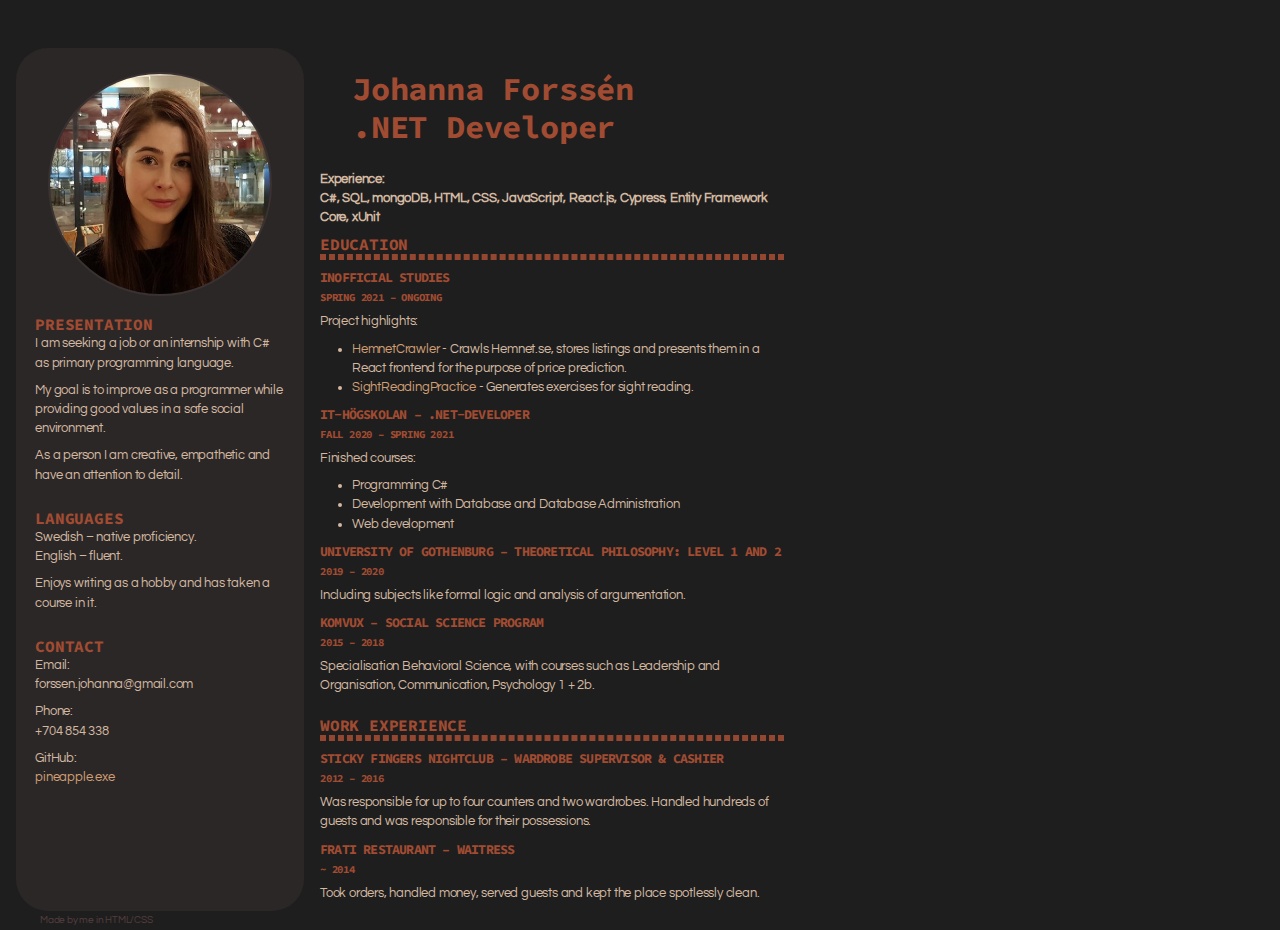
==== index.html @ 90ab6617 "Choose English as primary" ====
<!DOCTYPE html>
<html lang="en">
<head>
    <meta charset="UTF-8">
    <meta http-equiv="X-UA-Compatible" content="IE=edge">
    <meta name="viewport" content="width=device-width, initial-scale=1.0">
    <title>Johanna's CV</title>

    <link rel="stylesheet" href="cvStyles.css">

    <link rel="preconnect" href="https://fonts.gstatic.com">
<link href="https://fonts.googleapis.com/css2?family=Dosis:wght@200&family=Questrial&family=Quicksand:wght@300&family=Source+Code+Pro:wght@200&display=swap" rel="stylesheet">

    <link rel="preconnect" href="https://fonts.gstatic.com">
<link href="https://fonts.googleapis.com/css2?family=Dosis:wght@200&family=Quicksand:wght@300&family=Source+Code+Pro:wght@200&display=swap" rel="stylesheet">
</head>
<body>
    <main>
        <div id="container">
            <div id="left">
                <img src="s_cv.jpg"/> 

                <div class="block"><h4>Presentation</h4>
                <p>I am seeking a job or an
                    internship with C# as primary
                    programming language.</p>
                <p>My goal is to improve as
                    a programmer while providing good
                    values in a safe social environment.</p>
                <p>As a person I am creative, empathetic and
                    have an attention to detail.
                    </p></div>

                <div class="block"><h4>Languages</h4>
                <p>Swedish – native proficiency.
                    <br>English – fluent.
                </p>
                <p>Enjoys writing as a hobby and has taken
                    a course in it.
                    </p></div>

                <div class="block"><h4>Contact</h4>
                <p>Email:<br>forssen.johanna@gmail.com</p>
                <p>Phone:<br>+704 854 338</p>
                <p>GitHub:<br><a href="https://github.com/pineapple-exe?tab=repositories">pineapple.exe</a></p></div>
            </div>
            <div id="right">        
                <header><h1>Johanna Forssén<br></br>.NET developer</header>
                <p class="bold">Experience: <br> C#, SQL, mongoDB, HTML, CSS, JavaScript, React.js, Cypress, Entity Framework Core, xUnit</p>
                <h4>Education</h4>
                <hr>

                <h5>INOFFICIAL STUDIES</h5>
                <h6 class="yearInfo">Spring 2021 – Ongoing</h6>
                <p>
                    <span class="listTitle">Project highlights:</span><br>
                    <ul>
                        <a href="https://github.com/pineapple-exe/hemnet-crawler"><li>HemnetCrawler</a> - Crawls Hemnet.se, stores listings and presents them in a React frontend for the purpose of price prediction.</li>
                        <a href="https://github.com/pineapple-exe/sight-reading-practice"><li>SightReadingPractice</a> - Generates exercises for sight reading.</li>
                    </ul>
                </p>

                <h5>IT-HÖGSKOLAN – .NET-DEVELOPER</h5>
                <h6 class="yearInfo">Fall 2020 – Spring 2021</h6>
                <p><span class="listTitle">Finished courses:</span><br>
                    <ul>
                        <li>Programming C#</li>
                        <li>Development with Database and Database Administration</li>
                        <li>Web development</li>
                    </ul>
                </p>

                <h5>UNIVERSITY OF GOTHENBURG – THEORETICAL PHILOSOPHY: LEVEL 1 AND 2</h5>
                <h6 class="yearInfo">2019 – 2020</h6>
                <p>Including subjects like formal logic and analysis of argumentation.</p>

                <h5>KOMVUX – SOCIAL SCIENCE PROGRAM</h5>
                <h6 class="yearInfo">2015 – 2018</h6>
                <p>Specialisation Behavioral Science, with courses such as Leadership and Organisation, Communication, Psychology 1 + 2b.</p>

                <div id="work">
                <h4>WORK EXPERIENCE</h4>
                <hr>
                <h5>STICKY FINGERS NIGHTCLUB – WARDROBE SUPERVISOR & CASHIER</h5>
                <h6 class="yearInfo">2012 – 2016</h6>
                <p>Was responsible for up to four counters and two wardrobes. Handled hundreds of guests and was responsible for their possessions.</p>

                <h5>FRATI RESTAURANT – WAITRESS</h5>
                <h6 class="yearInfo">~ 2014</h6>
                <p>Took orders, handled money, served guests and kept the place spotlessly clean.
                    </p></div>
            </div>
        </div>
    </main>
    <footer>Made by me in HTML/CSS</footer>
</body>
</html>
---- cvStyles.css ----
* {
    margin: 0;
    padding: 0;
    box-sizing: border-box;
}

html {
    background-color: rgb(31, 30, 30);
    font-family: 'Questrial', sans-serif;
    color: rgb(211, 185, 162);
  }

@media print { body { -webkit-print-color-adjust: exact; } }

body {
    line-height: 1.2rem;
    padding-left: 1rem;
    padding-right: 1rem;
    background-size: cover;
    letter-spacing: -0.2px;
}

#container {
    display: flex;
    flex-wrap: nowrap;
    flex-direction: row;
}

#left {
    /* align-items: center; */
    margin-top: 3rem;
    border-radius: 2rem;
    background-color:rgb(44, 39, 39);
    padding: 1.2rem;
    padding-top: 1.2rem;
    padding-bottom: 1rem;
    width: 18rem;

    display: flex;
    flex-direction: column;
    
}

h5 {
    letter-spacing: -0.8px;
    line-height: 1.5;
}

#right {
    margin-top: 3rem;
    padding-left: 1rem;
    width: 30rem;

    display: flex;
    flex-direction: column;
}

img {
    align-self: center;
    height: 14rem;
    width: 14rem;

    border-radius: 9rem;
    border-width:2px;
    border-style:solid;
    border-color:rgb(58, 49, 49);

    margin-top: 0.3rem;
    margin-bottom: 1.2rem;
}

h1, h2, h3, h4, h5, h6 {
    font-family: 'Source Code Pro', monospace;
    text-transform: uppercase;
    color:rgb(189, 95, 153);
    color: rgb(161, 76, 50);
}

h1 {
    line-height: 1.2rem;
    text-transform: capitalize;
    margin: 2rem;
}

h6.yearInfo {
    padding-bottom: 0.3rem;
}

p, li {
    font-size: small;
}

p {
    padding-bottom: 0.5rem;
}

a {
    text-decoration: none;
    font-family: 'Questrial', sans-serif;
    color: rgb(207, 159, 117);
    /* color: rgb(202, 137, 137); */
}

a:hover {
    font-weight: bold;
}

.bold {
    font-weight: bold;
}

ul {
    padding-left: 2rem;
}

.block {
    margin-bottom: 1rem;
}

hr { 
    color: rgb(161, 76, 50);
    border: dashed;
    opacity: 0.9;
    margin-bottom: 0.5rem;
}

footer {
    padding-left: 1.5rem;
    color: rgb(83, 63, 63);
    font-size: x-small;
}

#work {
    margin-top: 0.8rem;
}
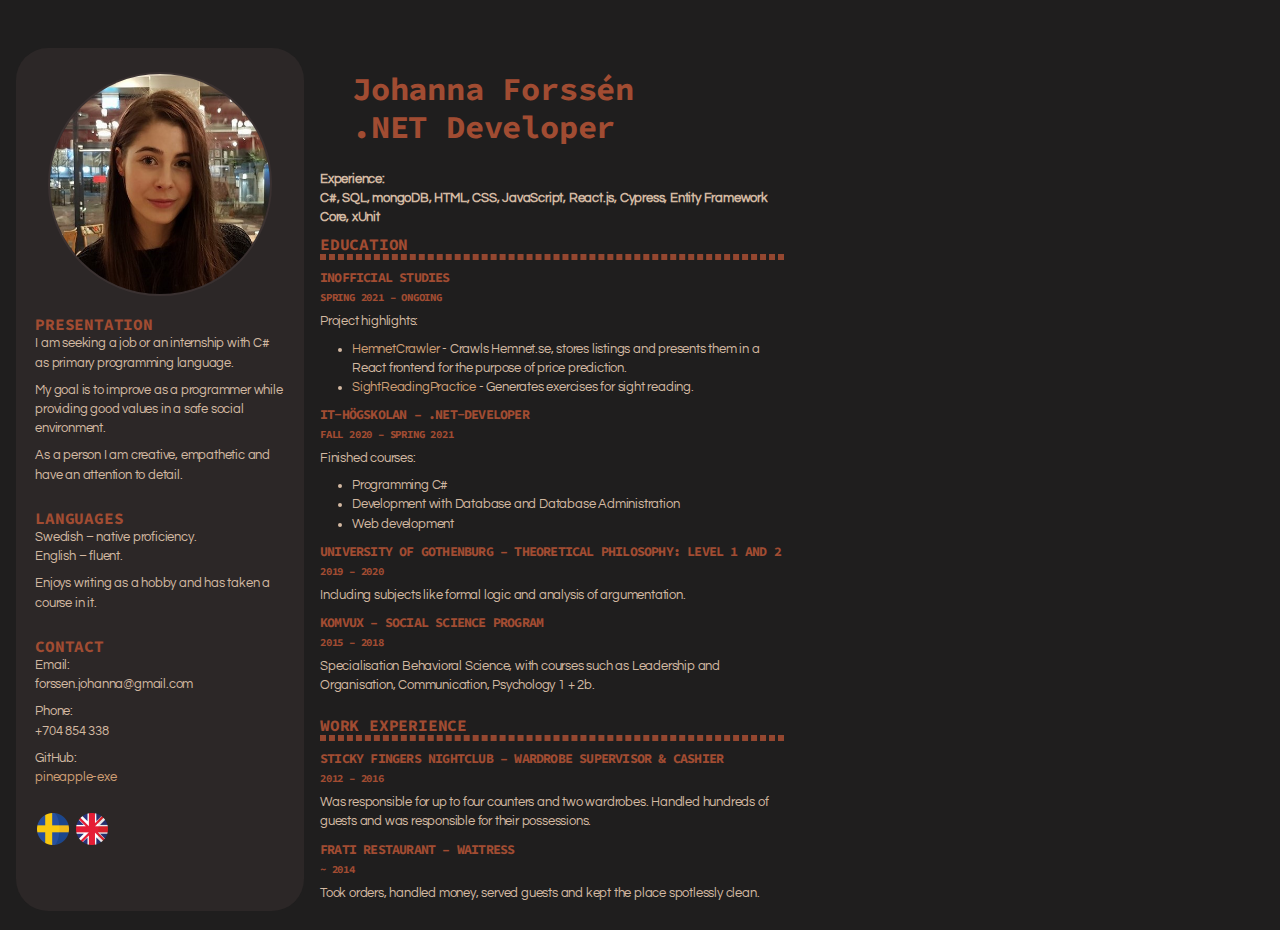
==== commit 8d4c69cf: "Add language option" ====
--- a/index.html
+++ b/index.html
@@ -18,7 +18,7 @@
     <main>
         <div id="container">
             <div id="left">
-                <img src="s_cv.jpg"/> 
+                <img id="face" src="img/face.jpg"/> 
 
                 <div class="block"><h4>Presentation</h4>
                 <p>I am seeking a job or an
@@ -42,7 +42,16 @@
                 <div class="block"><h4>Contact</h4>
                 <p>Email:<br>forssen.johanna@gmail.com</p>
                 <p>Phone:<br>+704 854 338</p>
-                <p>GitHub:<br><a href="https://github.com/pineapple-exe?tab=repositories">pineapple.exe</a></p></div>
+                <p>GitHub:<br><a href="https://github.com/pineapple-exe?tab=repositories">pineapple-exe</a></p></div>
+                
+                <div class="icons">
+                    <a href="Svenska.html"> 
+                        <img alt="Design by Roundicons" src="img/sweden.png">
+                    </a>
+                    <a href="index.html">
+                        <img alt="Design by Roundicons" src="img/united-kingdom.png">
+                    </a>
+                </div>
             </div>
             <div id="right">        
                 <header><h1>Johanna Forssén<br></br>.NET developer</header>
--- a/cvStyles.css
+++ b/cvStyles.css
@@ -10,7 +10,19 @@
     color: rgb(211, 185, 162);
   }
 
-@media print { body { -webkit-print-color-adjust: exact; } }
+footer {
+    visibility: hidden;
+}
+
+@media print {
+    footer {
+        visibility: visible;
+    }
+
+    body { 
+        -webkit-print-color-adjust: exact; 
+    } 
+}
 
 body {
     line-height: 1.2rem;
@@ -20,6 +32,13 @@
     letter-spacing: -0.2px;
 }
 
+div.icons img {
+    height: 2em;
+    width: 2em;
+
+    margin: 2px;
+}
+
 #container {
     display: flex;
     flex-wrap: nowrap;
@@ -27,7 +46,6 @@
 }
 
 #left {
-    /* align-items: center; */
     margin-top: 3rem;
     border-radius: 2rem;
     background-color:rgb(44, 39, 39);
@@ -55,7 +73,7 @@
     flex-direction: column;
 }
 
-img {
+#face {
     align-self: center;
     height: 14rem;
     width: 14rem;
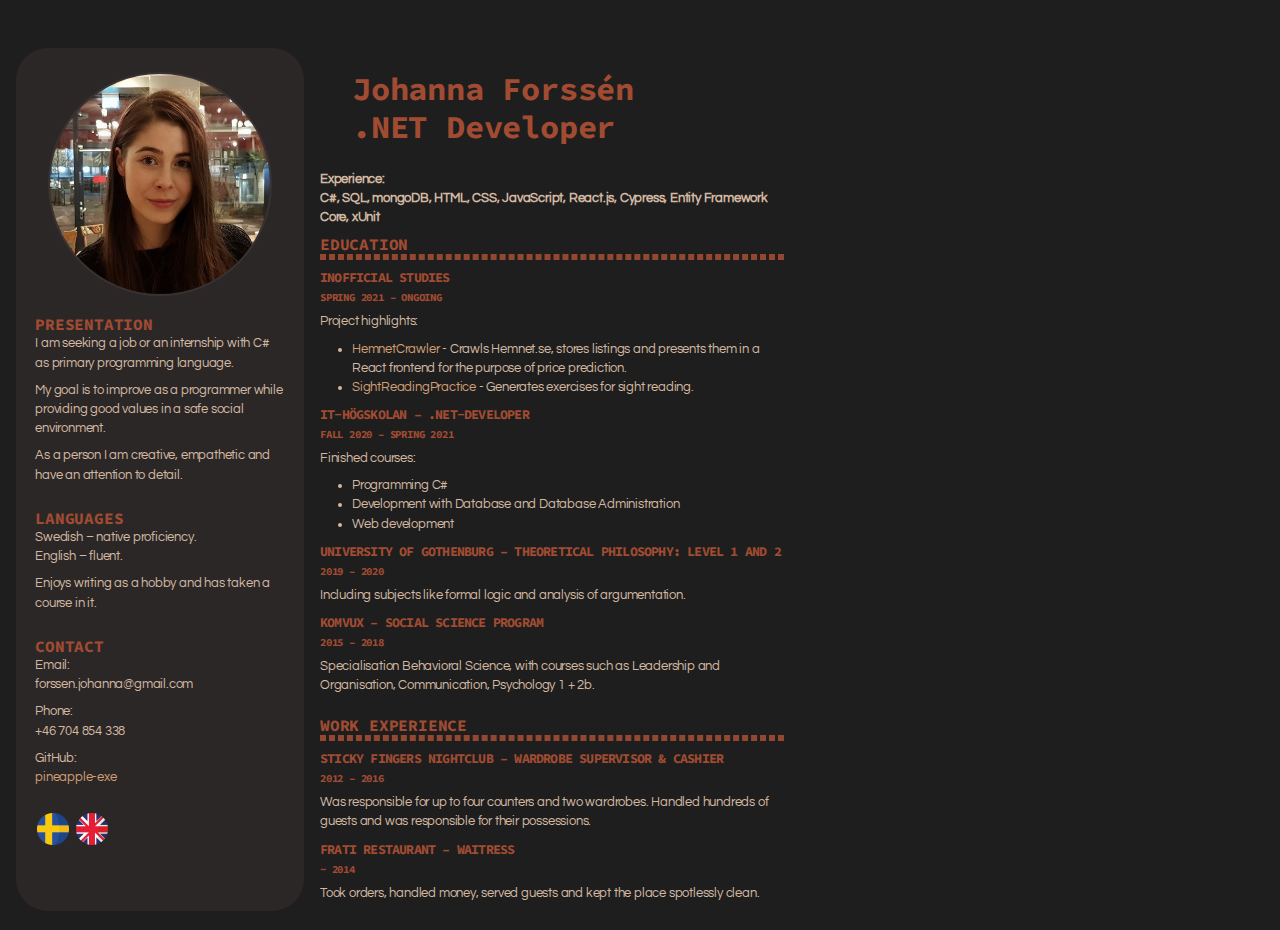
==== commit a01b815c: "Fix phone number" ====
--- a/index.html
+++ b/index.html
@@ -41,11 +41,11 @@
 
                 <div class="block"><h4>Contact</h4>
                 <p>Email:<br>forssen.johanna@gmail.com</p>
-                <p>Phone:<br>+704 854 338</p>
+                <p>Phone:<br>+46 704 854 338</p>
                 <p>GitHub:<br><a href="https://github.com/pineapple-exe?tab=repositories">pineapple-exe</a></p></div>
                 
                 <div class="icons">
-                    <a href="Svenska.html"> 
+                    <a href="svenska.html"> 
                         <img alt="Design by Roundicons" src="img/sweden.png">
                     </a>
                     <a href="index.html">
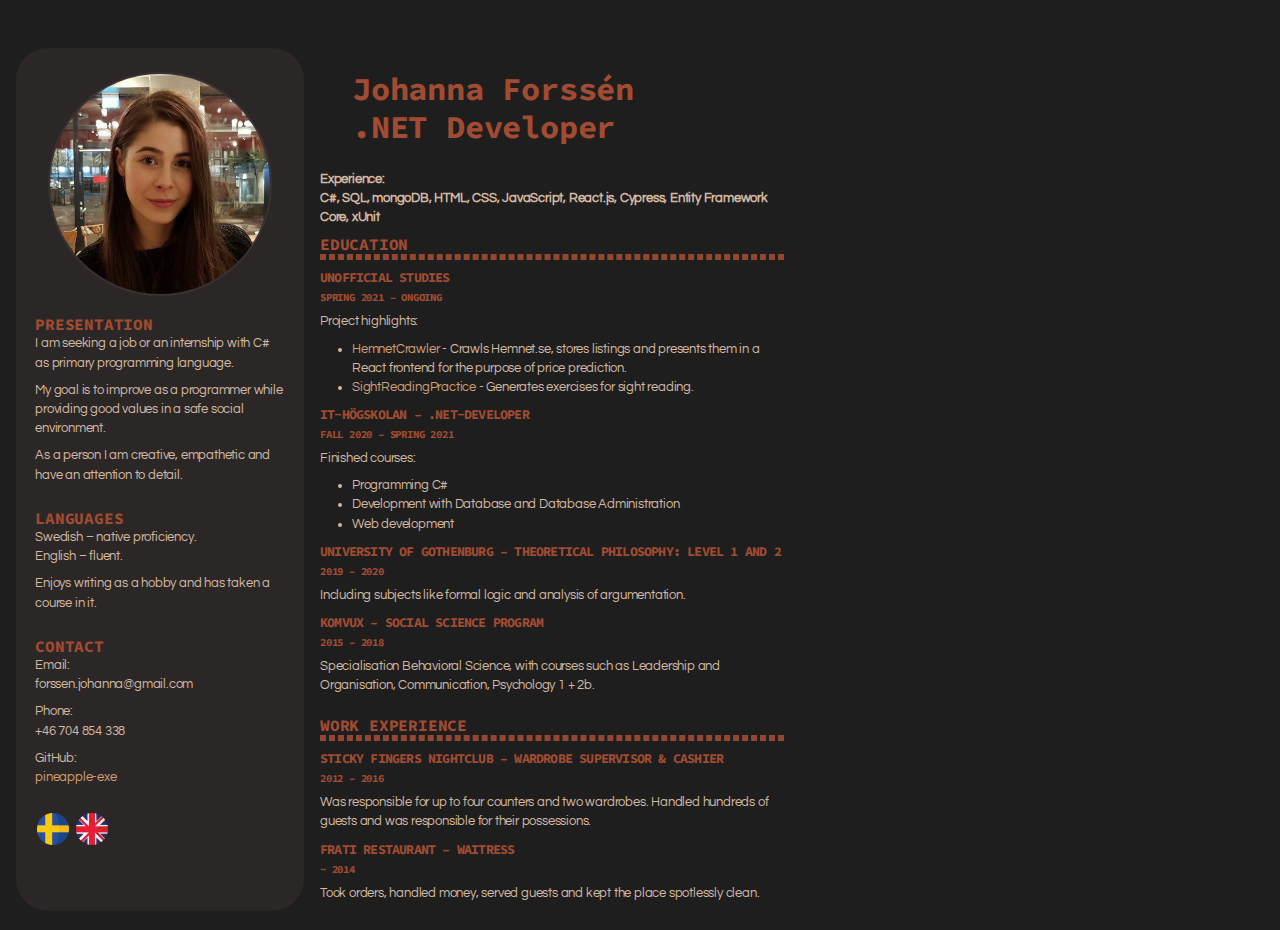
==== commit af141b70: "Fix file name and insignificant detail" ====
--- a/index.html
+++ b/index.html
@@ -45,7 +45,7 @@
                 <p>GitHub:<br><a href="https://github.com/pineapple-exe?tab=repositories">pineapple-exe</a></p></div>
                 
                 <div class="icons">
-                    <a href="svenska.html"> 
+                    <a href="swedish.html"> 
                         <img alt="Design by Roundicons" src="img/sweden.png">
                     </a>
                     <a href="index.html">
@@ -59,7 +59,7 @@
                 <h4>Education</h4>
                 <hr>
 
-                <h5>INOFFICIAL STUDIES</h5>
+                <h5>UNOFFICIAL STUDIES</h5>
                 <h6 class="yearInfo">Spring 2021 – Ongoing</h6>
                 <p>
                     <span class="listTitle">Project highlights:</span><br>
